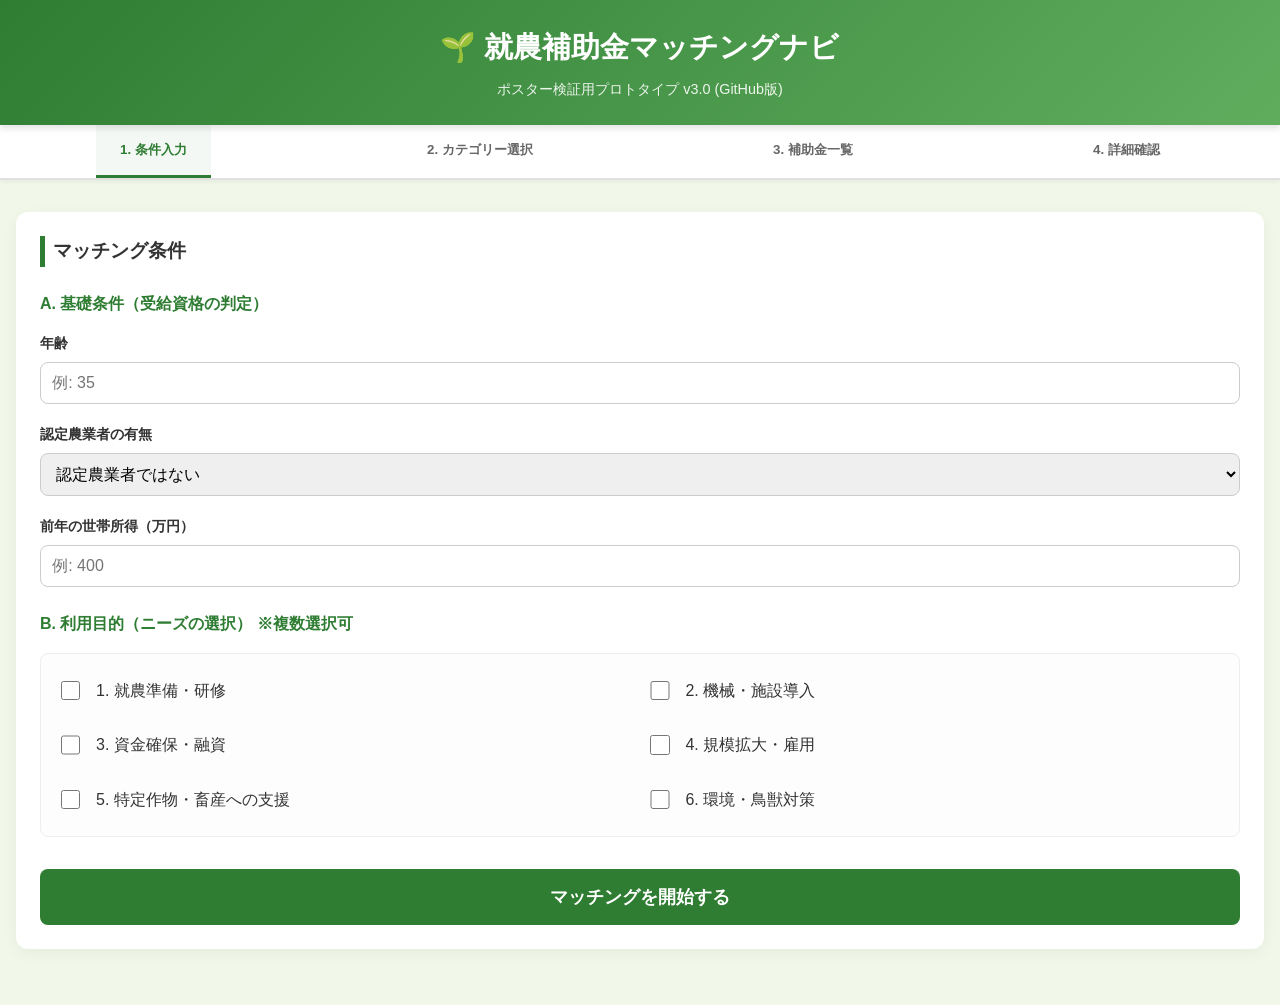
==== index.html @ e205daf4 "Replace root files with GitHub Pages version" ====
<!DOCTYPE html>
<html lang="ja">
<head>
    <meta charset="UTF-8">
    <meta name="viewport" content="width=device-width, initial-scale=1.0">
    <title>新規就農者向け 補助金ナビ</title>
    <link rel="stylesheet" href="style.css">
</head>
<body>
    <header>
        <h1>🌱 就農補助金マッチングナビ</h1>
        <p>ポスター検証用プロトタイプ v3.0 (GitHub版)</p>
    </header>

    <div class="tab-navigation">
        <div class="tab-nav-inner">
            <button class="tab-button active" onclick="switchTab(0)">1. 条件入力</button>
            <button class="tab-button" onclick="switchTab(1)">2. カテゴリー選択</button>
            <button class="tab-button" onclick="switchTab(2)">3. 補助金一覧</button>
            <button class="tab-button" onclick="switchTab(3)">4. 詳細確認</button>
        </div>
    </div>

    <div class="tabs-container" id="tabs-container">
        <!-- タブ1: 条件入力 -->
        <div class="tab-content">
            <div class="card">
                <h2>マッチング条件</h2>
                
                <h3>A. 基礎条件（受給資格の判定）</h3>
                <div class="form-group">
                    <label>年齢</label>
                    <input type="number" id="user-age" placeholder="例: 35">
                </div>
                <div class="form-group">
                    <label>認定農業者の有無</label>
                    <select id="user-certified">
                        <option value="no">認定農業者ではない</option>
                        <option value="yes">認定農業者（または認定新規就農者）である</option>
                    </select>
                </div>
                <div class="form-group">
                    <label>前年の世帯所得（万円）</label>
                    <input type="number" id="user-income" placeholder="例: 400">
                </div>

                <h3>B. 利用目的（ニーズの選択） ※複数選択可</h3>
                <div class="checkbox-grid" id="needs-list">
                    <label class="checkbox-item"><input type="checkbox" value="training"> 1. 就農準備・研修</label>
                    <label class="checkbox-item"><input type="checkbox" value="machinery"> 2. 機械・施設導入</label>
                    <label class="checkbox-item"><input type="checkbox" value="funding"> 3. 資金確保・融資</label>
                    <label class="checkbox-item"><input type="checkbox" value="expansion"> 4. 規模拡大・雇用</label>
                    <label class="checkbox-item"><input type="checkbox" value="crops"> 5. 特定作物・畜産への支援</label>
                    <label class="checkbox-item"><input type="checkbox" value="environment"> 6. 環境・鳥獣対策</label>
                </div>
                
                <div style="margin-top: 2rem;">
                    <button onclick="startMatching()" class="primary">マッチングを開始する</button>
                </div>
            </div>

            <div id="recommend-container" style="display: none;">
                <div class="recommend-section">
                    <h3>📢 あなたに最適な補助金の提案</h3>
                    <div id="matched-results"></div>
                </div>
            </div>
        </div>

        <!-- タブ2: カテゴリー選択 -->
        <div class="tab-content">
            <div class="card">
                <h2 id="category-panel-title">大カテゴリーを選択</h2>
                <div class="breadcrumb" id="search-breadcrumb">
                    <span class="active">大カテゴリー</span>
                </div>
                
                <div id="category-container" class="category-grid">
                    <div class="loading-spinner">設定を入力してください</div>
                </div>
                
                <div id="back-to-big-container" style="display: none; margin-top: 1.5rem;">
                    <button onclick="renderBigCategories()" style="background: #999; color: white; padding: 0.8rem; border: none; border-radius: 8px; width: 100%;">大カテゴリー選び直す</button>
                </div>
            </div>
            <button onclick="prevTab()" style="margin-top: 1rem; background: #999; color: white; padding: 0.8rem; border: none; border-radius: 8px;">最初に戻る</button>
        </div>

        <!-- タブ3: 補助金一覧 -->
        <div class="tab-content">
            <div class="card">
                <h2 id="subsidy-list-title">補助金一覧</h2>
                <div id="subsidy-list"></div>
            </div>
            <button onclick="switchTab(1)" style="margin-top: 1rem; background: #999; color: white; padding: 0.8rem; border: none; border-radius: 8px;">カテゴリーに戻る</button>
        </div>

        <!-- タブ4: 詳細確認 -->
        <div class="tab-content">
            <div class="card">
                <h2 id="detail-name">詳細情報</h2>
                <div id="detail-body"></div>
            </div>
            <button onclick="switchTab(2)" style="margin-top: 1rem; background: #999; color: white; padding: 0.8rem; border: none; border-radius: 8px;">一覧に戻る</button>
        </div>
    </div>

    <!-- 処理ロジックの読み込み -->
    <script src="script.js"></script>
</body>
</html>
---- style.css ----
:root {
    --primary-color: #2e7d32;
    --primary-light: #60ad5e;
    --secondary-color: #ffa000;
    --bg-color: #f1f8e9;
    --card-bg: #ffffff;
    --text-main: #333333;
    --text-sub: #666666;
}

* { box-sizing: border-box; }

body {
    font-family: 'Helvetica Neue', Arial, sans-serif;
    background-color: var(--bg-color);
    color: var(--text-main);
    margin: 0; padding: 0;
    line-height: 1.6;
    overflow-x: hidden;
}

header {
    background: linear-gradient(135deg, var(--primary-color), var(--primary-light));
    color: white; padding: 1.5rem 1rem; text-align: center;
    box-shadow: 0 4px 6px rgba(0,0,0,0.1);
    position: sticky; top: 0; z-index: 100;
}

header h1 { margin: 0; font-size: 1.8rem; }
header p { margin: 0.5rem 0 0 0; font-size: 0.9rem; opacity: 0.9; }

.tab-navigation {
    background: white; border-bottom: 2px solid #e0e0e0;
    overflow-x: auto; white-space: nowrap;
    position: sticky; top: 80px; z-index: 99;
    box-shadow: 0 2px 4px rgba(0,0,0,0.05);
    -webkit-overflow-scrolling: touch;
}

.tab-nav-inner { display: flex; width: 100%; justify-content: space-around; }

.tab-button {
    padding: 1rem 1.5rem; background: transparent; border: none;
    border-bottom: 3px solid transparent; cursor: pointer;
    font-weight: 600; color: var(--text-sub); transition: all 0.3s;
    outline: none;
}

.tab-button.active {
    color: var(--primary-color); border-bottom-color: var(--primary-color);
    background: rgba(46, 125, 50, 0.05);
}

@media (max-width: 600px) {
    .tab-nav-inner { justify-content: flex-start; }
    .tab-button { padding: 0.8rem 1rem; font-size: 0.85rem; }
    header h1 { font-size: 1.4rem; }
    .tab-content { padding: 1rem 0.5rem; }
    .card { padding: 1rem; border-radius: 8px; }
    button.primary { padding: 0.8rem; font-size: 1rem; }
}

/* 4タブ構成に変更 */
.tabs-container {
    display: flex; transition: transform 0.4s cubic-bezier(0.4, 0, 0.2, 1);
    width: 400%;
}

.tab-content { min-width: 25%; padding: 2rem 1rem; max-width: 100%; width: 100%; margin: 0 auto; }

.card {
    background: var(--card-bg); border-radius: 12px; padding: 1.5rem;
    margin-bottom: 1.5rem; box-shadow: 0 4px 15px rgba(0,0,0,0.05);
}

h2 { border-left: 5px solid var(--primary-color); padding-left: 0.5rem; margin-top: 0; font-size: 1.2rem; }
h3 { color: var(--primary-color); margin-top: 1.5rem; font-size: 1rem; }

.form-group { margin-bottom: 1.2rem; }
.form-group label { display: block; margin-bottom: 0.4rem; font-weight: bold; font-size: 0.9rem; }
.form-group input, .form-group select {
    width: 100%; padding: 0.7rem; border: 1px solid #ccc; border-radius: 8px; font-size: 1rem;
}

.checkbox-grid {
    display: grid; grid-template-columns: 1fr; gap: 0.8rem;
    background: #fdfdfd; padding: 1rem; border-radius: 8px; border: 1px solid #eee;
}
@media (min-width: 600px) { .checkbox-grid { grid-template-columns: 1fr 1fr; } }

.checkbox-item { display: flex; align-items: center; gap: 0.8rem; cursor: pointer; padding: 0.5rem 0; }
.checkbox-item input { width: 1.2rem; height: 1.2rem; cursor: pointer; }

.category-grid {
    display: grid; grid-template-columns: repeat(auto-fill, minmax(140px, 1fr)); gap: 0.8rem;
}
@media (max-width: 400px) {
    .category-grid { grid-template-columns: 1fr 1fr; }
}

.category-btn {
    background-color: white; border: 2px solid var(--primary-color);
    color: var(--primary-color); padding: 1rem 0.5rem; border-radius: 8px;
    cursor: pointer; font-weight: bold; transition: all 0.2s;
    display: flex; align-items: center; justify-content: center; text-align: center;
    font-size: 0.9rem; min-height: 4rem;
}

.category-btn:hover, .category-btn.active {
    background-color: var(--primary-color); color: white;
    transform: translateY(-2px); box-shadow: 0 4px 8px rgba(46, 125, 50, 0.3);
}

.subsidy-item {
    border-bottom: 1px solid #eee; padding: 1.2rem 0; cursor: pointer;
    transition: background 0.2s;
}
.subsidy-item:hover { background: rgba(46, 125, 50, 0.03); }

.match-badge {
    background: #e8f5e9; color: #2e7d32; padding: 0.2rem 0.6rem;
    border-radius: 15px; font-size: 0.8rem; font-weight: bold; display: inline-block;
    margin-bottom: 0.5rem; border: 1px solid #c8e6c9;
}

.recommend-section {
    background: #fff9c4; border: 1px solid #fff176; padding: 1.2rem;
    border-radius: 15px; margin-bottom: 1.5rem;
}

button.primary {
    background-color: var(--primary-color); color: white; border: none;
    padding: 1rem; border-radius: 8px; cursor: pointer; width: 100%;
    font-size: 1.1rem; font-weight: bold; transition: background 0.2s;
}

.loading-spinner {
    text-align: center; padding: 2rem; color: var(--primary-color); font-weight: bold;
}

.breadcrumb {
    margin-bottom: 1.5rem; font-size: 0.9rem; color: var(--text-sub);
    display: flex; gap: 0.5rem; align-items: center;
}
.breadcrumb span.active { color: var(--primary-color); font-weight: bold; }
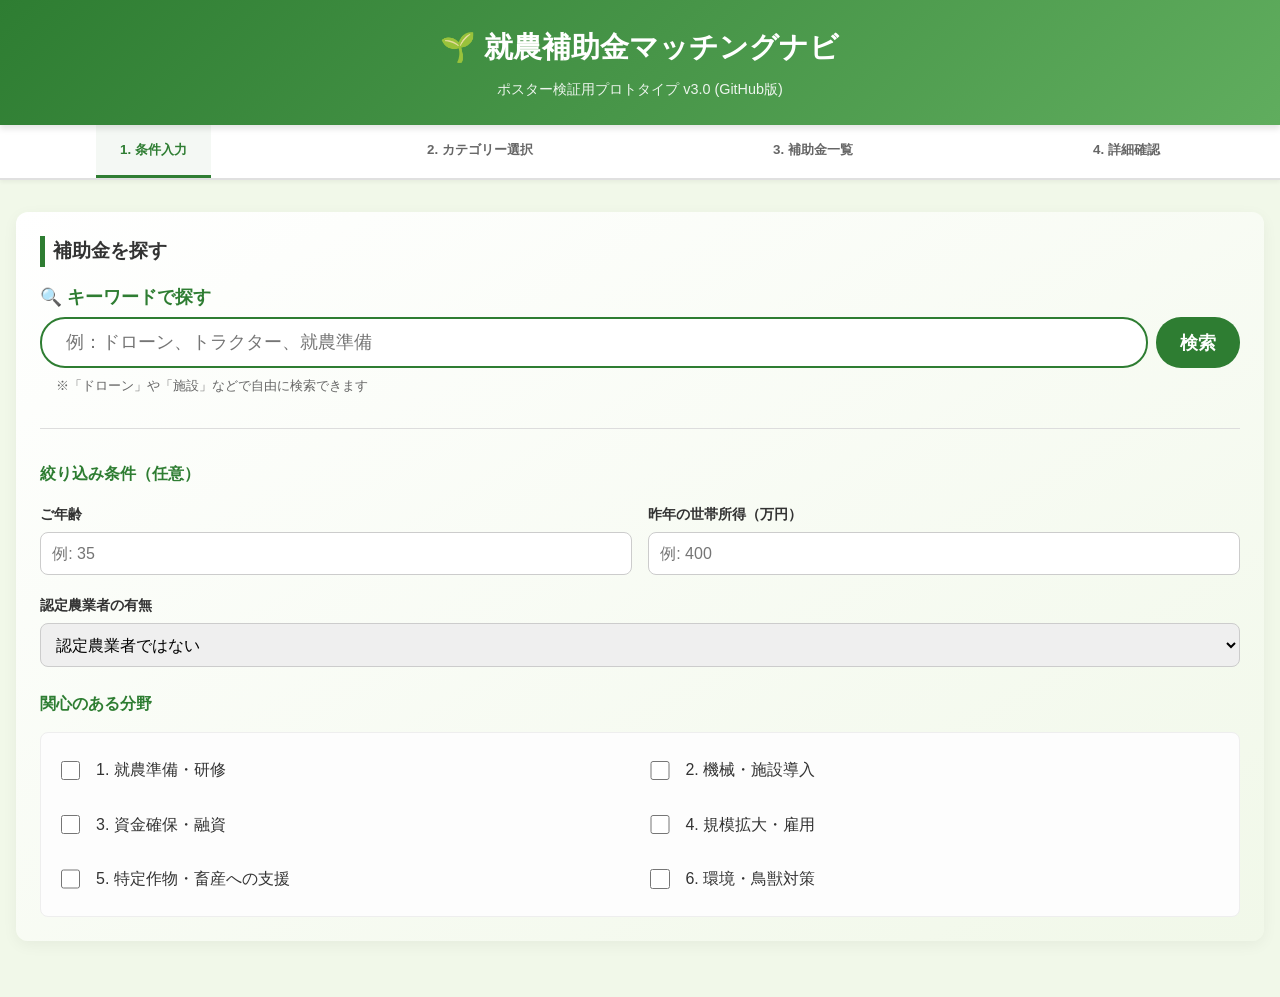
==== commit d1b9393e: "fix: ensure root-level files are compatible with GitHub Pages (static version)" ====
--- a/index.html
+++ b/index.html
@@ -22,16 +22,35 @@
     </div>
 
     <div class="tabs-container" id="tabs-container">
-        <!-- タブ1: 条件入力 -->
+        <!-- タブ1: 条件入力 & 検索 -->
         <div class="tab-content">
-            <div class="card">
-                <h2>マッチング条件</h2>
+            <div class="card" style="background: linear-gradient(to bottom right, #ffffff, #f1f8e9);">
+                <h2>補助金を探す</h2>
                 
-                <h3>A. 基礎条件（受給資格の判定）</h3>
-                <div class="form-group">
-                    <label>年齢</label>
-                    <input type="number" id="user-age" placeholder="例: 35">
+                <div class="form-group" style="position: relative; margin-bottom: 2rem;">
+                    <label style="font-size: 1.1rem; color: var(--primary-color);">🔍 キーワードで探す</label>
+                    <div style="display: flex; gap: 0.5rem;">
+                        <input type="text" id="search-query" placeholder="例：ドローン、トラクター、就農準備" 
+                               style="flex: 1; border: 2px solid var(--primary-color); border-radius: 25px; padding: 0.8rem 1.5rem; font-size: 1.1rem;">
+                        <button onclick="startMatching()" class="primary" style="width: auto; padding: 0 1.5rem; border-radius: 25px;">検索</button>
+                    </div>
+                    <p style="font-size: 0.8rem; color: #666; margin-top: 0.5rem; margin-left: 1rem;">※「ドローン」や「施設」などで自由に検索できます</p>
                 </div>
+
+                <hr style="border: none; border-top: 1px solid #ddd; margin: 2rem 0;">
+
+                <h3>絞り込み条件（任意）</h3>
+                <div style="display: grid; grid-template-columns: 1fr 1fr; gap: 1rem;">
+                    <div class="form-group">
+                        <label>ご年齢</label>
+                        <input type="number" id="user-age" placeholder="例: 35">
+                    </div>
+                    <div class="form-group">
+                        <label>昨年の世帯所得（万円）</label>
+                        <input type="number" id="user-income" placeholder="例: 400">
+                    </div>
+                </div>
+
                 <div class="form-group">
                     <label>認定農業者の有無</label>
                     <select id="user-certified">
@@ -39,12 +58,8 @@
                         <option value="yes">認定農業者（または認定新規就農者）である</option>
                     </select>
                 </div>
-                <div class="form-group">
-                    <label>前年の世帯所得（万円）</label>
-                    <input type="number" id="user-income" placeholder="例: 400">
-                </div>
 
-                <h3>B. 利用目的（ニーズの選択） ※複数選択可</h3>
+                <h3>関心のある分野</h3>
                 <div class="checkbox-grid" id="needs-list">
                     <label class="checkbox-item"><input type="checkbox" value="training"> 1. 就農準備・研修</label>
                     <label class="checkbox-item"><input type="checkbox" value="machinery"> 2. 機械・施設導入</label>
@@ -53,15 +68,14 @@
                     <label class="checkbox-item"><input type="checkbox" value="crops"> 5. 特定作物・畜産への支援</label>
                     <label class="checkbox-item"><input type="checkbox" value="environment"> 6. 環境・鳥獣対策</label>
                 </div>
-                
-                <div style="margin-top: 2rem;">
-                    <button onclick="startMatching()" class="primary">マッチングを開始する</button>
-                </div>
             </div>
 
             <div id="recommend-container" style="display: none;">
                 <div class="recommend-section">
-                    <h3>📢 あなたに最適な補助金の提案</h3>
+                    <h3 style="display: flex; align-items: center; gap: 0.5rem;">
+                        <span style="font-size: 1.5rem;">🎯</span> 
+                        あなたにぴったりの補助金
+                    </h3>
                     <div id="matched-results"></div>
                 </div>
             </div>
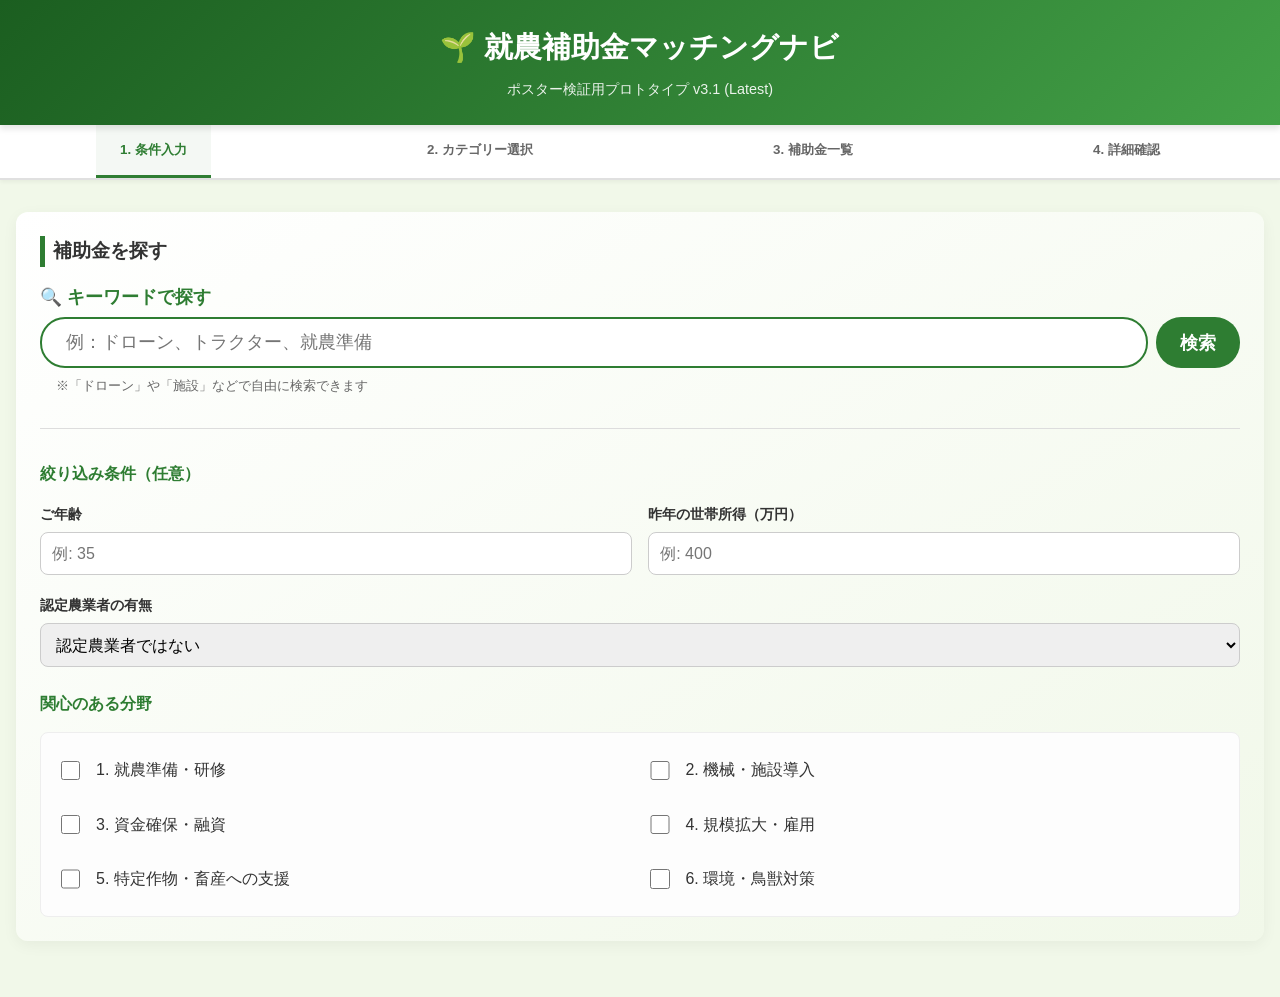
==== commit 4a390e3f: "chore: version bump to v3.1 and force cache refresh" ====
--- a/index.html
+++ b/index.html
@@ -9,7 +9,7 @@
 <body>
     <header>
         <h1>🌱 就農補助金マッチングナビ</h1>
-        <p>ポスター検証用プロトタイプ v3.0 (GitHub版)</p>
+        <p>ポスター検証用プロトタイプ v3.1 (Latest)</p>
     </header>
 
     <div class="tab-navigation">
@@ -120,6 +120,6 @@
     </div>
 
     <!-- 処理ロジックの読み込み -->
-    <script src="script.js"></script>
+    <script src="script.js?v=20260311"></script>
 </body>
 </html>
--- a/style.css
+++ b/style.css
@@ -20,7 +20,7 @@
 }
 
 header {
-    background: linear-gradient(135deg, var(--primary-color), var(--primary-light));
+    background: linear-gradient(135deg, #1b5e20, #43a047);
     color: white; padding: 1.5rem 1rem; text-align: center;
     box-shadow: 0 4px 6px rgba(0,0,0,0.1);
     position: sticky; top: 0; z-index: 100;
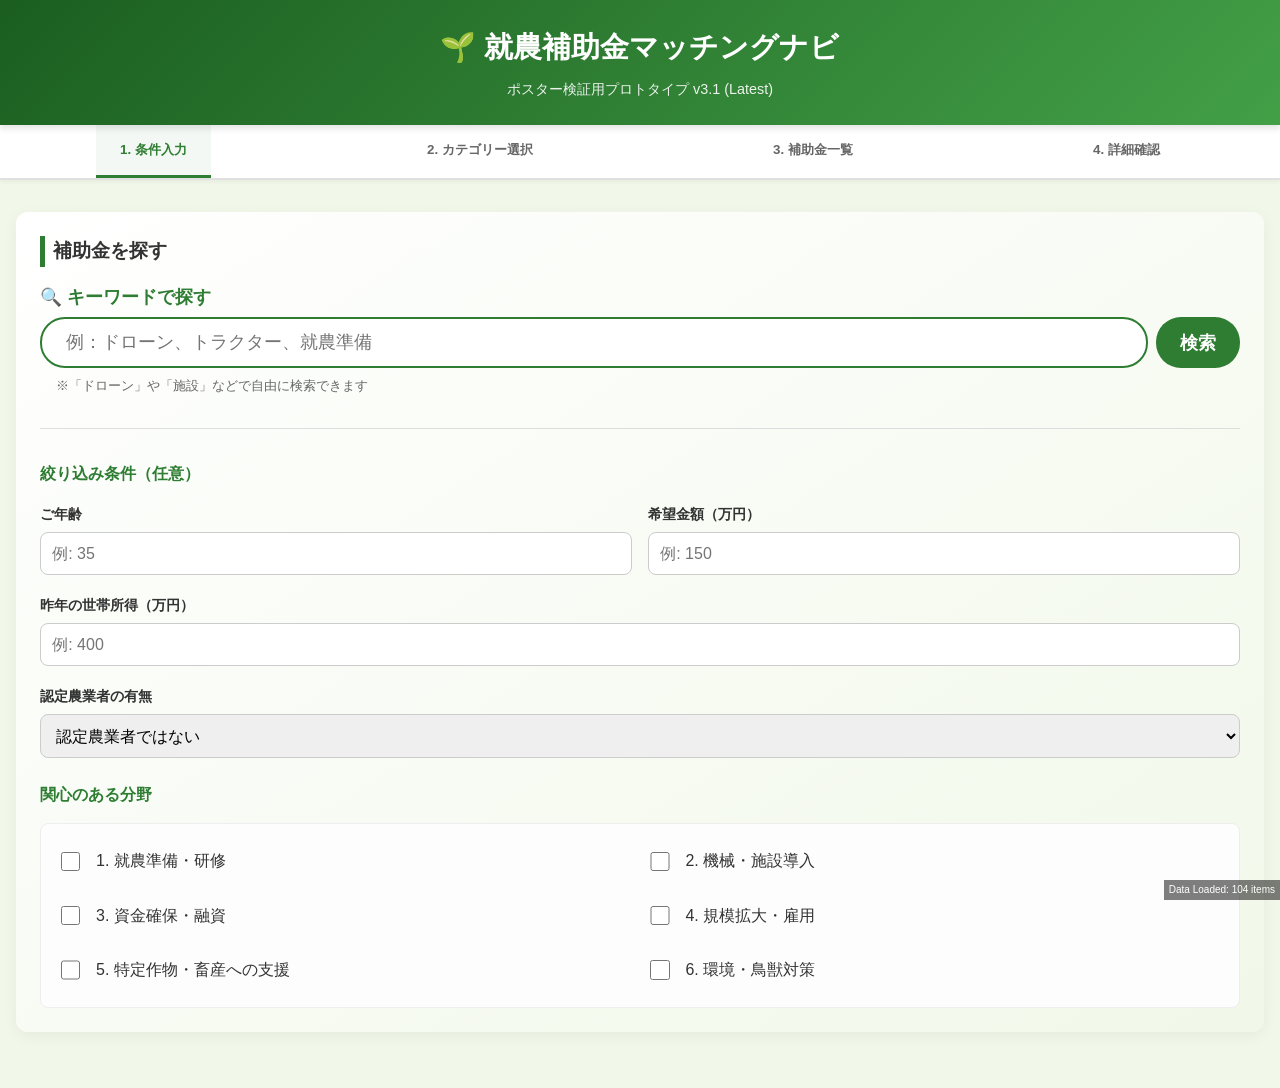
==== commit 4da1a27d: "feat: implement amount-based search and integrate full subsidy database" ====
--- a/index.html
+++ b/index.html
@@ -46,9 +46,13 @@
                         <input type="number" id="user-age" placeholder="例: 35">
                     </div>
                     <div class="form-group">
-                        <label>昨年の世帯所得（万円）</label>
-                        <input type="number" id="user-income" placeholder="例: 400">
+                        <label>希望金額（万円）</label>
+                        <input type="number" id="user-budget" placeholder="例: 150">
                     </div>
+                </div>
+                <div class="form-group">
+                    <label>昨年の世帯所得（万円）</label>
+                    <input type="number" id="user-income" placeholder="例: 400">
                 </div>
 
                 <div class="form-group">
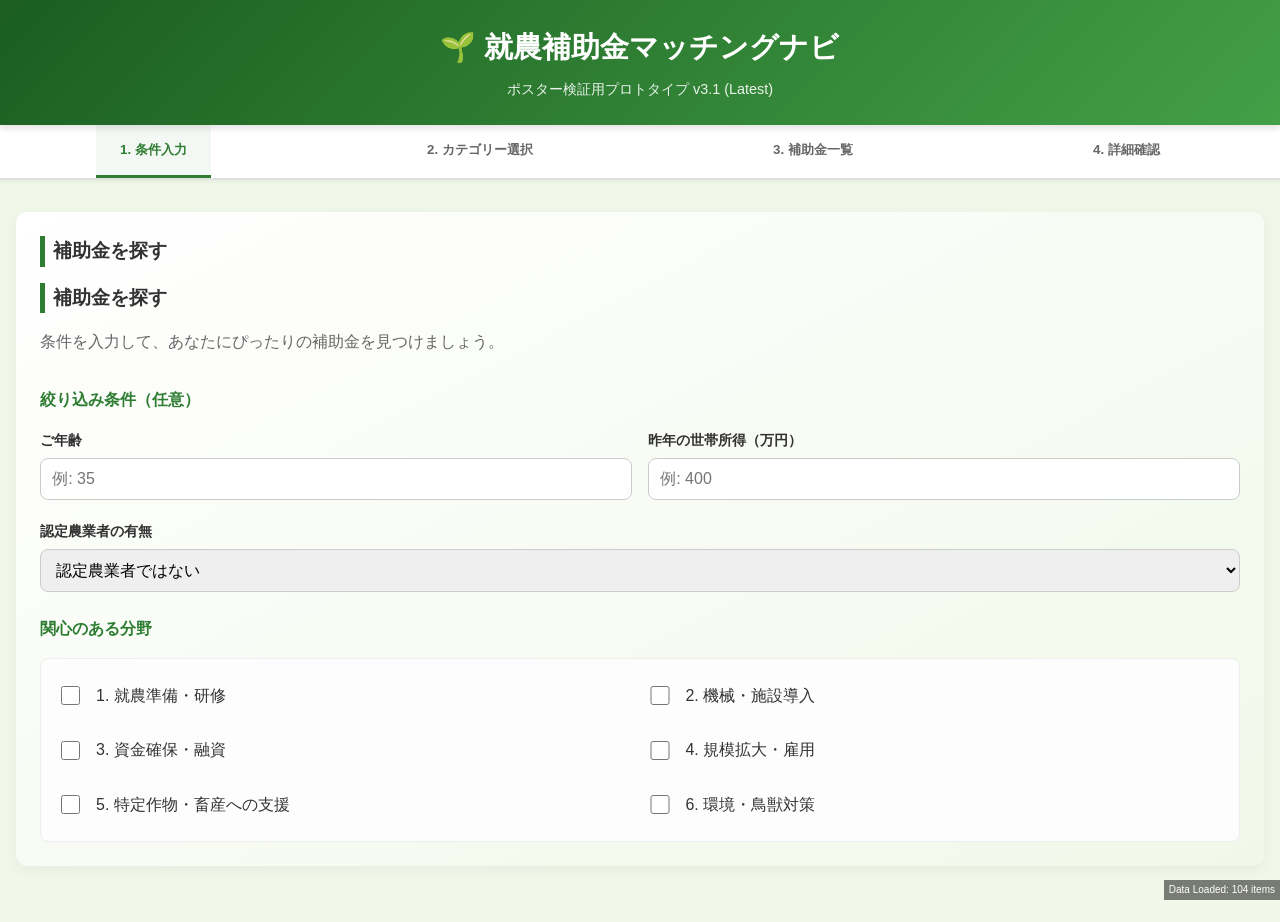
==== commit 786dac0b: "chore: revert UI to simple condition search and fix script error" ====
--- a/index.html
+++ b/index.html
@@ -27,17 +27,8 @@
             <div class="card" style="background: linear-gradient(to bottom right, #ffffff, #f1f8e9);">
                 <h2>補助金を探す</h2>
                 
-                <div class="form-group" style="position: relative; margin-bottom: 2rem;">
-                    <label style="font-size: 1.1rem; color: var(--primary-color);">🔍 キーワードで探す</label>
-                    <div style="display: flex; gap: 0.5rem;">
-                        <input type="text" id="search-query" placeholder="例：ドローン、トラクター、就農準備" 
-                               style="flex: 1; border: 2px solid var(--primary-color); border-radius: 25px; padding: 0.8rem 1.5rem; font-size: 1.1rem;">
-                        <button onclick="startMatching()" class="primary" style="width: auto; padding: 0 1.5rem; border-radius: 25px;">検索</button>
-                    </div>
-                    <p style="font-size: 0.8rem; color: #666; margin-top: 0.5rem; margin-left: 1rem;">※「ドローン」や「施設」などで自由に検索できます</p>
-                </div>
-
-                <hr style="border: none; border-top: 1px solid #ddd; margin: 2rem 0;">
+                <h2>補助金を探す</h2>
+                <p style="color: #666; margin-bottom: 2rem;">条件を入力して、あなたにぴったりの補助金を見つけましょう。</p>
 
                 <h3>絞り込み条件（任意）</h3>
                 <div style="display: grid; grid-template-columns: 1fr 1fr; gap: 1rem;">
@@ -46,13 +37,9 @@
                         <input type="number" id="user-age" placeholder="例: 35">
                     </div>
                     <div class="form-group">
-                        <label>希望金額（万円）</label>
-                        <input type="number" id="user-budget" placeholder="例: 150">
+                        <label>昨年の世帯所得（万円）</label>
+                        <input type="number" id="user-income" placeholder="例: 400">
                     </div>
-                </div>
-                <div class="form-group">
-                    <label>昨年の世帯所得（万円）</label>
-                    <input type="number" id="user-income" placeholder="例: 400">
                 </div>
 
                 <div class="form-group">
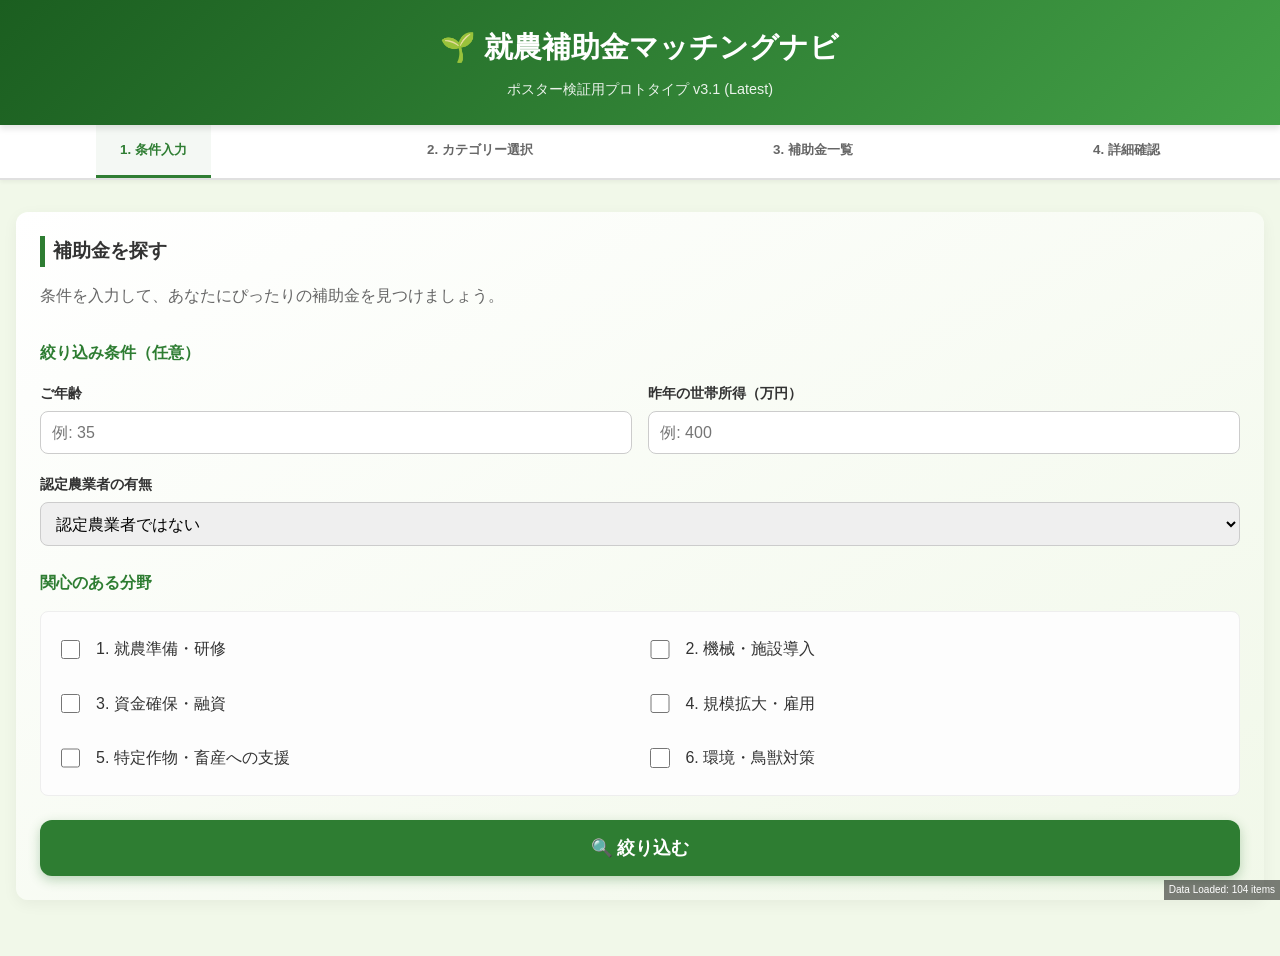
==== commit 1b45bec1: "fix: remove duplicate h2, add 絞り込む button, remove auto-search" ====
--- a/index.html
+++ b/index.html
@@ -25,8 +25,6 @@
         <!-- タブ1: 条件入力 & 検索 -->
         <div class="tab-content">
             <div class="card" style="background: linear-gradient(to bottom right, #ffffff, #f1f8e9);">
-                <h2>補助金を探す</h2>
-                
                 <h2>補助金を探す</h2>
                 <p style="color: #666; margin-bottom: 2rem;">条件を入力して、あなたにぴったりの補助金を見つけましょう。</p>
 
@@ -58,6 +56,11 @@
                     <label class="checkbox-item"><input type="checkbox" value="expansion"> 4. 規模拡大・雇用</label>
                     <label class="checkbox-item"><input type="checkbox" value="crops"> 5. 特定作物・畜産への支援</label>
                     <label class="checkbox-item"><input type="checkbox" value="environment"> 6. 環境・鳥獣対策</label>
+                </div>
+
+                <!-- 絞り込むボタン -->
+                <div style="margin-top: 1.5rem;">
+                    <button onclick="startMatching()" class="primary" style="width: 100%; padding: 1rem; font-size: 1.1rem; border-radius: 12px; border: none; background: var(--primary-color); color: white; cursor: pointer; font-weight: bold; box-shadow: 0 4px 12px rgba(46,125,50,0.3); transition: all 0.2s;" onmouseover="this.style.opacity='0.9'" onmouseout="this.style.opacity='1'">🔍 絞り込む</button>
                 </div>
             </div>
 
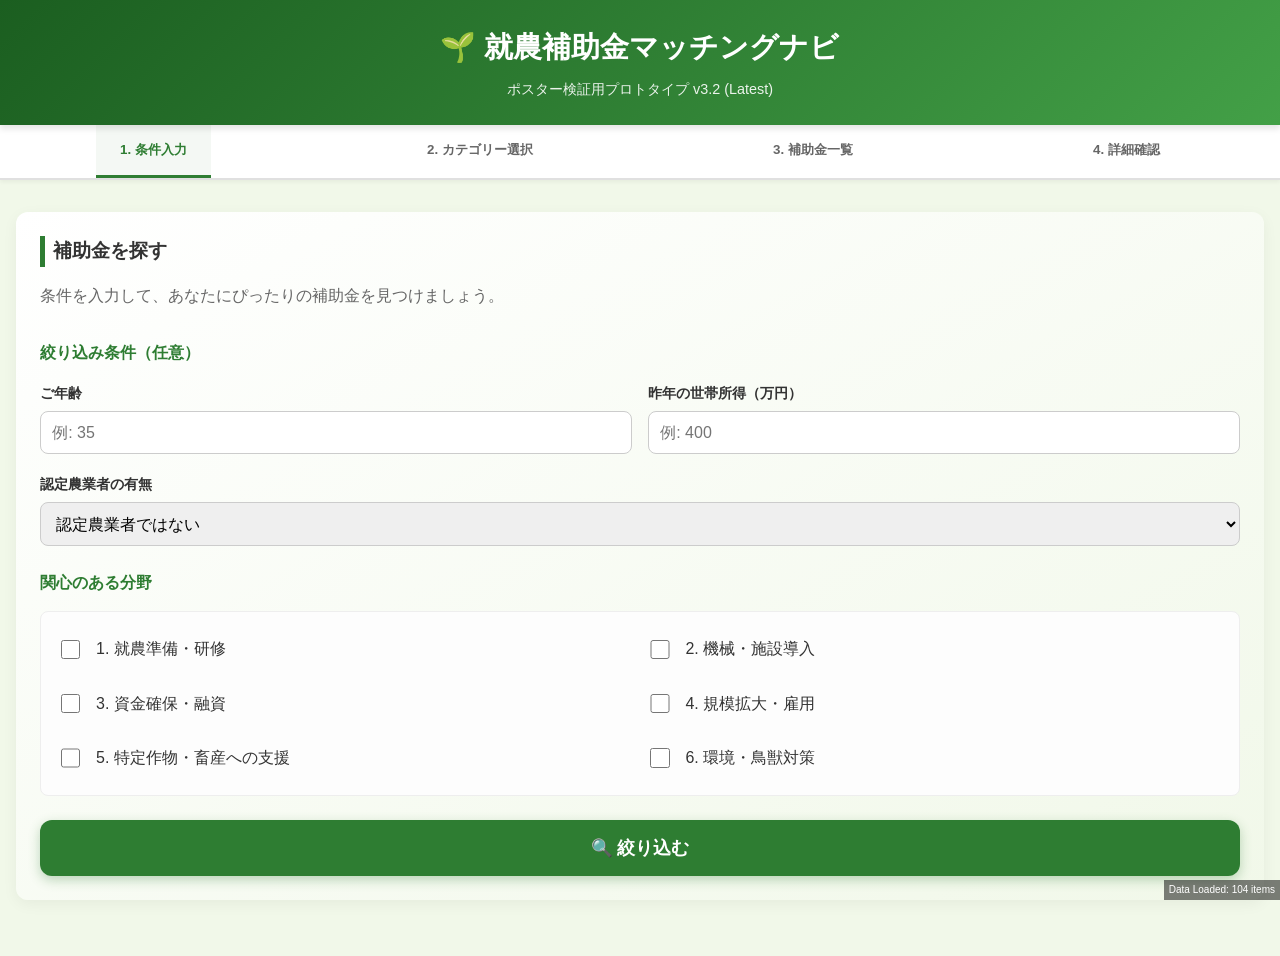
==== commit 55df6527: "fix(ui): v3.2 - disable scroll restoration, fix initial visibility via CSS, and strengthen scroll re" ====
--- a/index.html
+++ b/index.html
@@ -9,7 +9,7 @@
 <body>
     <header>
         <h1>🌱 就農補助金マッチングナビ</h1>
-        <p>ポスター検証用プロトタイプ v3.1 (Latest)</p>
+        <p>ポスター検証用プロトタイプ v3.2 (Latest)</p>
     </header>
 
     <div class="tab-navigation">
@@ -114,6 +114,6 @@
     </div>
 
     <!-- 処理ロジックの読み込み -->
-    <script src="script.js?v=20260311"></script>
+    <script src="script.js?v=20260311c"></script>
 </body>
 </html>
--- a/style.css
+++ b/style.css
@@ -123,6 +123,10 @@
     margin-bottom: 0.5rem; border: 1px solid #c8e6c9;
 }
 
+#recommend-container {
+    display: none;
+}
+
 .recommend-section {
     background: #fff9c4; border: 1px solid #fff176; padding: 1.2rem;
     border-radius: 15px; margin-bottom: 1.5rem;
